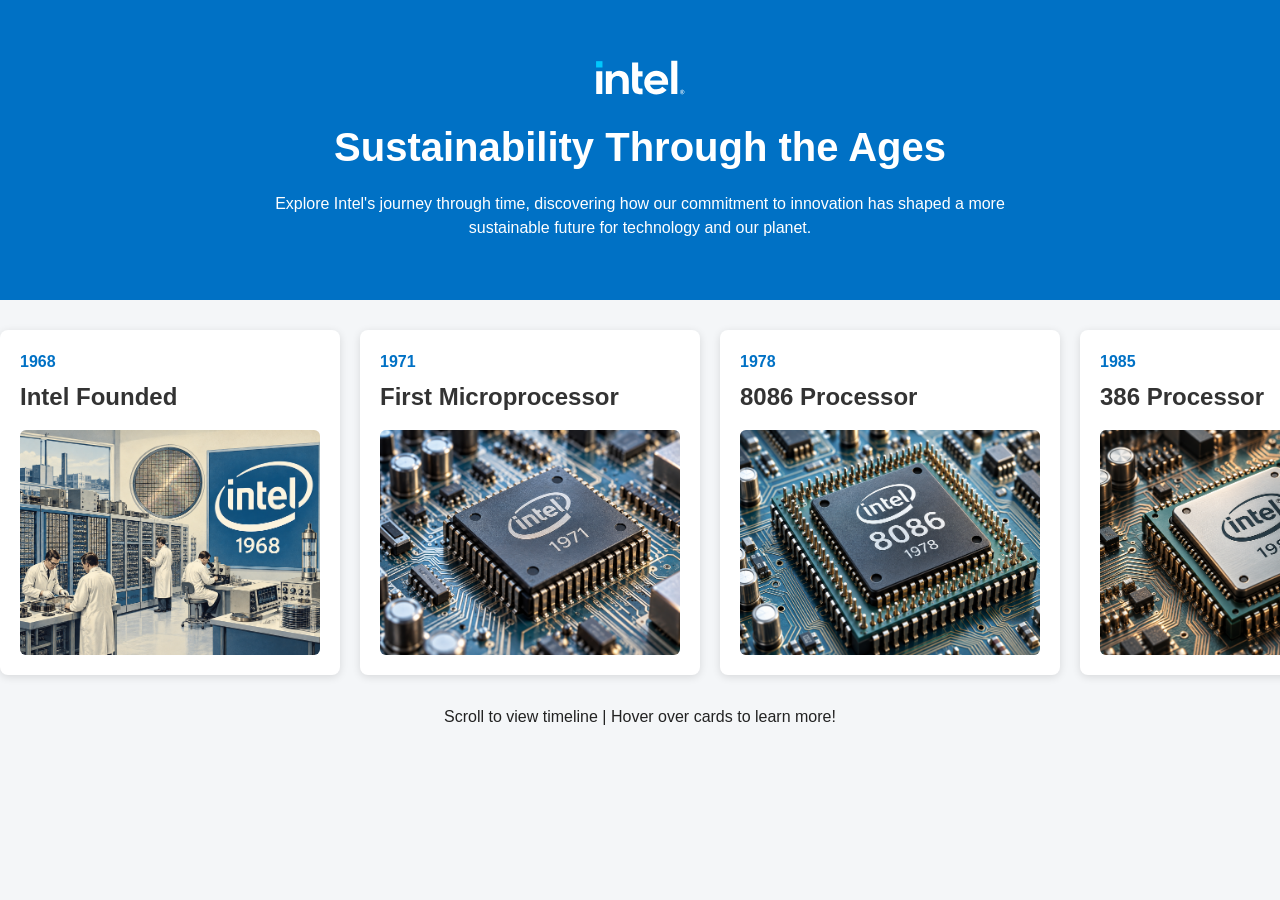
==== index.html @ 9755897f "Initial commit" ====
<!DOCTYPE html>
<html lang="en">
<head>
  <meta charset="UTF-8">
  <meta name="viewport" content="width=device-width, initial-scale=1.0">
  <title>Intel: Sustainability Through the Ages</title>
  <link rel="stylesheet" href="style.css" />
</head>
<body>
  <!-- Header / Hero Section -->
  <header class="hero">
    <div class="hero-content">
      <img
        class="intel-logo"
        src="img/intel-header-logo.svg"
        alt="Intel logo"
      />
      <h1>Sustainability Through the Ages</h1>
      <p>
        Explore Intel's journey through time, discovering how our commitment
        to innovation has shaped a more sustainable future for technology
        and our planet.
      </p>
    </div>
  </header>

  <main>
    <!-- Timeline Section -->
    <section class="timeline">
      <!-- Card 1: 1968 -->
      <article class="timeline-card">
        <p class="year">1968</p>
        <h2 class="card-title">Intel Founded</h2>
        <img
          class="card-image"
          src="img/img1.png"
          alt="Illustration of an early Intel semiconductor laboratory in 1968"
        />
        <p class="card-description">
          Robert Noyce and Gordon Moore rename the newly formed company
          NM Electronics to Intel Corporation, laying the foundation for
          decades of technological innovation.
        </p>
      </article>

      <!-- Card 2: 1971 -->
      <article class="timeline-card">
        <p class="year">1971</p>
        <h2 class="card-title">First Microprocessor</h2>
        <img
          class="card-image"
          src="img/img2.png"
          alt="Illustration of an early Intel microprocessor representing 1971"
        />
        <p class="card-description">
          Intel debuts the 4004, the world's first commercial microprocessor,
          igniting the microprocessor revolution and propelling the future
          of computing devices.
        </p>
      </article>

      <!-- Card 3: 1978 -->
      <article class="timeline-card">
        <p class="year">1978</p>
        <h2 class="card-title">8086 Processor</h2>
        <img
          class="card-image"
          src="img/img3.png"
          alt="Illustration of the Intel 8086 processor representing 1978"
        />
        <p class="card-description">
          Launch of the 8086 processor, establishing the x86 architecture
          that drives countless PCs and servers in the modern era.
        </p>
      </article>

      <!-- Card 4: 1985 -->
      <article class="timeline-card">
        <p class="year">1985</p>
        <h2 class="card-title">386 Processor</h2>
        <img
          class="card-image"
          src="img/img4.png"
          alt="Illustration of an Intel processor representing 1985"
        />
        <p class="card-description">
          Intel introduces the 386 processor with 32-bit architecture,
          ushering in a new era of performance and multitasking for
          personal computers.
        </p>
      </article>

      <!-- Card 5: 2006 -->
      <article class="timeline-card">
        <p class="year">2006</p>
        <h2 class="card-title">Peak GHG Emissions</h2>
        <img
          class="card-image"
          src="img/img5.png"
          alt="Intel manufacturing facility representing peak greenhouse gas emissions in 2006"
        />
        <p class="card-description">
          This year marks Intel's highest annual greenhouse gas emissions
          for operations. Over subsequent years, Intel invests heavily in
          chemical abatement, renewable energy, and energy-efficient
          manufacturing to reverse this trend.
        </p>
      </article>

      <!-- Card 6: 2020 -->
      <article class="timeline-card">
        <p class="year">2020</p>
        <h2 class="card-title">RISE Strategy</h2>
        <img
          class="card-image"
          src="img/img6.png"
          alt="Intel sustainability team representing the RISE strategy in 2020"
        />
        <p class="card-description">
          Intel launches its RISE (Responsible, Inclusive, Sustainable,
          Enabling) strategy and 2030 goals, aiming to drive industry-wide
          progress on climate action, water stewardship, and waste reduction.
        </p>
      </article>

      <!-- Card 7: 2022 -->
      <article class="timeline-card">
        <p class="year">2022</p>
        <h2 class="card-title">Net-Zero By 2040</h2>
        <img
          class="card-image"
          src="img/img7.png"
          alt="Intel facility using renewable energy representing the net-zero 2040 commitment"
        />
        <p class="card-description">
          Intel announces its commitment to achieve net-zero greenhouse
          gas emissions (Scope 1 and 2) across its global operations
          by 2040, building on years of environmental initiatives.
        </p>
      </article>

      <!-- Card 8: 2023 -->
      <article class="timeline-card">
        <p class="year">2023</p>
        <h2 class="card-title">Renewable Electricity</h2>
        <img
          class="card-image"
          src="img/img8.png"
          alt="Intel facility with renewable electricity from solar and wind energy"
        />
        <p class="card-description">
          The company achieves 99% renewable electricity usage worldwide,
          helping to drastically lower carbon emissions and driving progress
          toward Intel's long-term sustainability goals.
        </p>
      </article>

      <!-- Card 9: 2024 -->
      <article class="timeline-card">
        <p class="year">2024</p>
        <h2 class="card-title">Sustainability Summit</h2>
        <img
          class="card-image"
          src="img/img9.png"
          alt="Intel sustainability summit with industry leaders discussing environmental goals"
        />
        <p class="card-description">
          Intel hosts its first Sustainability Summit, uniting suppliers,
          government officials, and industry leaders to collaborate on
          next-generation sustainable semiconductor manufacturing.
        </p>
      </article>
    </section>

    <p class="timeline-instructions">
      Scroll to view timeline | Hover over cards to learn more!
    </p>
  </main>
</body>
</html>
---- style.css ----
/* General */
* {
  box-sizing: border-box;
}

body {
  margin: 0;
  font-family: Arial, Helvetica, sans-serif;
  background-color: #f4f6f8;
  color: #222;
  line-height: 1.5;
}

/* Hero */
.hero {
  padding: 60px 20px;
  background-color: #0071c5;
  color: white;
  text-align: center;
}

.hero-content {
  max-width: 800px;
  margin: 0 auto;
}

.intel-logo {
  width: 90px;
  height: auto;
  margin-bottom: 15px;
}

.hero h1 {
  margin: 0 0 15px;
  font-size: 2.5rem;
  font-weight: bold;
}

.hero p {
  margin: 0;
}

/* Timeline */
.timeline {
  display: flex;
  align-items: flex-start;
  gap: 20px;
  overflow-x: auto;
  padding: 30px 20px;
  scroll-behavior: smooth;
  scroll-snap-type: x mandatory;
}

/* Cards */
.timeline-card {
  flex: 0 0 340px;
  padding: 20px;
  background-color: white;
  border-radius: 8px;
  box-shadow: 0 2px 8px rgba(0, 0, 0, 0.12);
  scroll-snap-align: start;
  transition: transform 0.3s ease, box-shadow 0.3s ease;
}

h2 {
  color: #333;
}

.year {
  color: #333;
}

/* This selector is more specific than .year, so it takes priority. */
.timeline-card .year {
  margin: 0 0 5px;
  color: #0071c5;
  font-weight: bold;
}

.card-title {
  margin: 0 0 15px;
}

.card-description {
  max-height: 0;
  margin: 0;
  opacity: 0;
  overflow: hidden;
  transition: max-height 0.3s ease, margin 0.3s ease, opacity 0.3s ease;
}

/* Images */
.card-image {
  display: block;
  width: 100%;
  height: auto;
  border-radius: 6px;
  transition: transform 0.3s ease;
}

/* Hover Effects */
.timeline-card:hover {
  transform: translateY(-5px);
  box-shadow: 0 6px 14px rgba(0, 0, 0, 0.18);
}

.timeline-card:hover .card-description {
  max-height: 300px;
  margin-top: 15px;
  opacity: 1;
}

.card-image:hover {
  transform: scale(1.05);
}

.timeline-instructions {
  margin: 0;
  padding: 0 20px 30px;
  text-align: center;
}

/* Mobile */
@media (max-width: 600px) {
  .hero {
    padding: 40px 16px;
  }

  .hero h1 {
    font-size: 2rem;
  }

  .timeline {
    flex-direction: column;
    overflow-x: visible;
    padding: 20px 16px;
    scroll-snap-type: none;
  }

  .timeline-card {
    flex: 1 1 auto;
    width: 100%;
    padding: 16px;
  }

  .card-description {
    max-height: none;
    margin-top: 15px;
    opacity: 1;
    overflow: visible;
  }

  .timeline-instructions {
    padding: 0 16px 20px;
  }
}
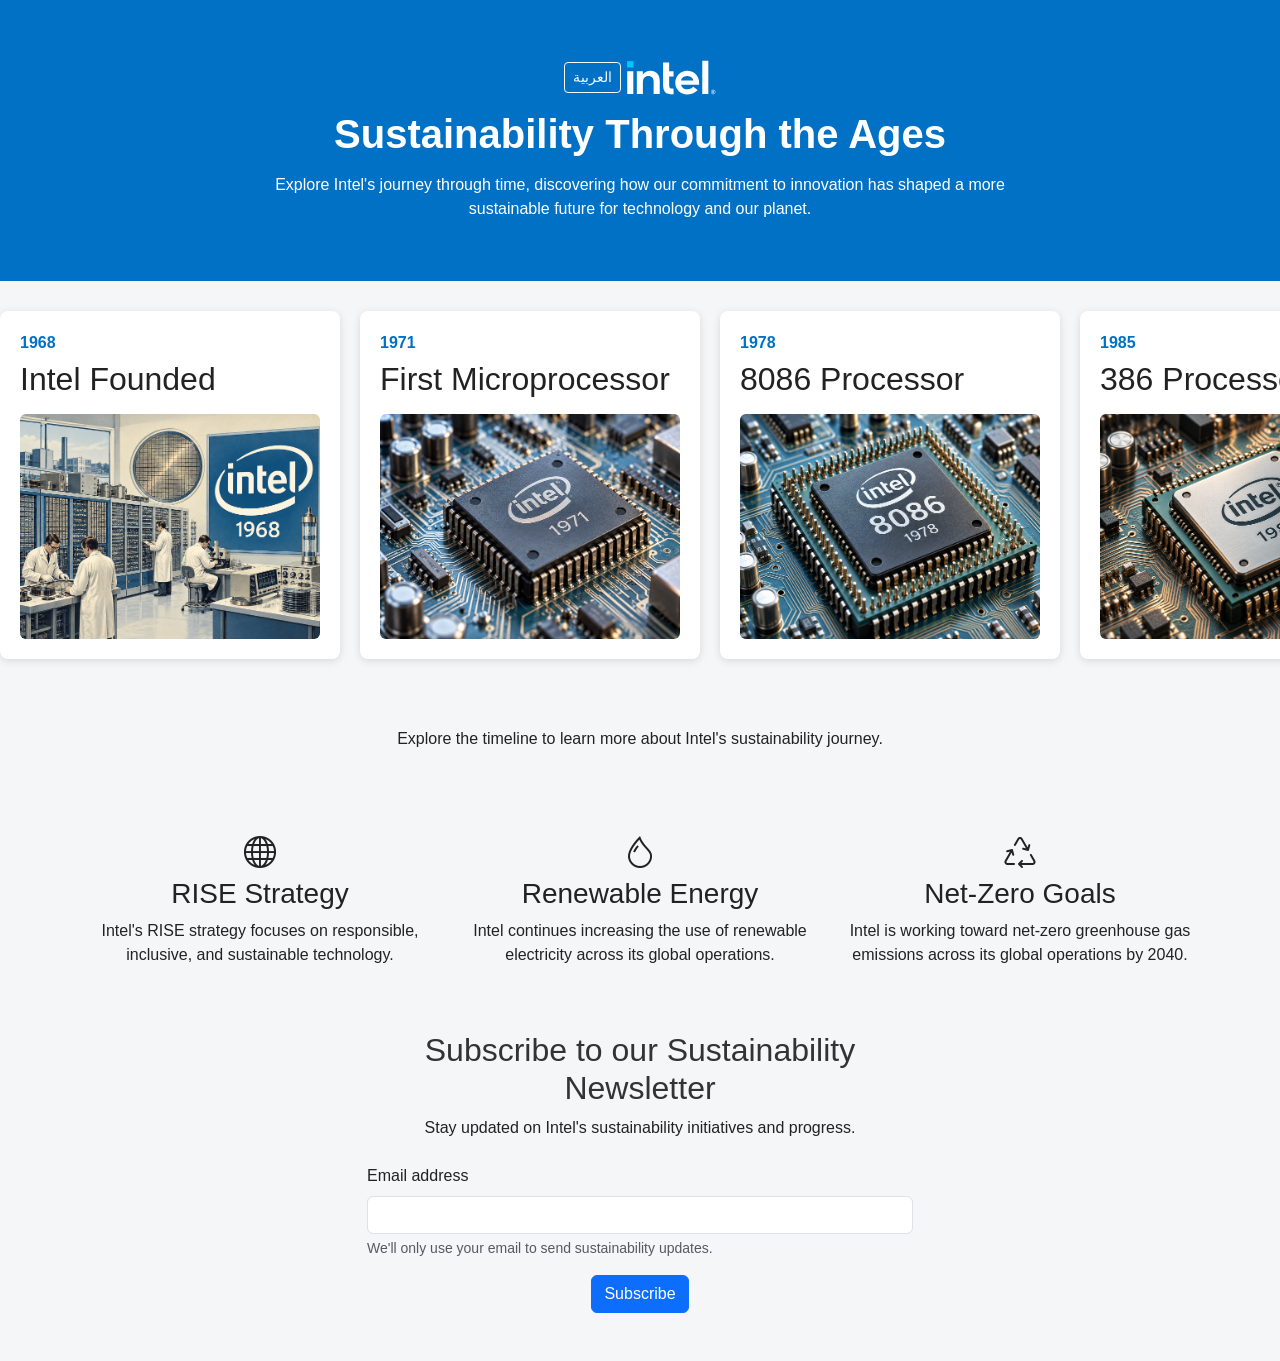
==== commit f148e5a9: "Add accessibility, RTL support, and newsletter form" ====
--- a/index.html
+++ b/index.html
@@ -1,41 +1,69 @@
 <!DOCTYPE html>
+
 <html lang="en">
+
 <head>
   <meta charset="UTF-8">
+
   <meta name="viewport" content="width=device-width, initial-scale=1.0">
+
   <title>Intel: Sustainability Through the Ages</title>
-  <link rel="stylesheet" href="style.css" />
+
+  <link
+    href="https://cdn.jsdelivr.net/npm/bootstrap@5.3.8/dist/css/bootstrap.min.css"
+    rel="stylesheet"
+  >
+
+  <link
+    rel="stylesheet"
+    href="https://cdn.jsdelivr.net/npm/bootstrap-icons@1.11.3/font/bootstrap-icons.min.css"
+  >
+
+  <link rel="stylesheet" href="style.css">
 </head>
+
 <body>
+
   <!-- Header / Hero Section -->
   <header class="hero">
     <div class="hero-content">
+
+      <a href="arabic.html" lang="ar" class="btn btn-outline-light btn-sm mb-3" aria-label="Switch to Arabic">العربية</a>
+
       <img
         class="intel-logo"
         src="img/intel-header-logo.svg"
         alt="Intel logo"
-      />
+      >
+
       <h1>Sustainability Through the Ages</h1>
+
       <p>
         Explore Intel's journey through time, discovering how our commitment
         to innovation has shaped a more sustainable future for technology
         and our planet.
       </p>
+
     </div>
   </header>
 
   <main>
+
     <!-- Timeline Section -->
     <section class="timeline">
+
       <!-- Card 1: 1968 -->
       <article class="timeline-card">
         <p class="year">1968</p>
+
         <h2 class="card-title">Intel Founded</h2>
+
         <img
           class="card-image"
           src="img/img1.png"
           alt="Illustration of an early Intel semiconductor laboratory in 1968"
-        />
+        >
+
         <p class="card-description">
           Robert Noyce and Gordon Moore rename the newly formed company
           NM Electronics to Intel Corporation, laying the foundation for
@@ -46,12 +74,15 @@
       <!-- Card 2: 1971 -->
       <article class="timeline-card">
         <p class="year">1971</p>
+
         <h2 class="card-title">First Microprocessor</h2>
+
         <img
           class="card-image"
           src="img/img2.png"
           alt="Illustration of an early Intel microprocessor representing 1971"
-        />
+        >
+
         <p class="card-description">
           Intel debuts the 4004, the world's first commercial microprocessor,
           igniting the microprocessor revolution and propelling the future
@@ -62,12 +93,15 @@
       <!-- Card 3: 1978 -->
       <article class="timeline-card">
         <p class="year">1978</p>
+
         <h2 class="card-title">8086 Processor</h2>
+
         <img
           class="card-image"
           src="img/img3.png"
           alt="Illustration of the Intel 8086 processor representing 1978"
-        />
+        >
+
         <p class="card-description">
           Launch of the 8086 processor, establishing the x86 architecture
           that drives countless PCs and servers in the modern era.
@@ -77,12 +111,15 @@
       <!-- Card 4: 1985 -->
       <article class="timeline-card">
         <p class="year">1985</p>
+
         <h2 class="card-title">386 Processor</h2>
+
         <img
           class="card-image"
           src="img/img4.png"
           alt="Illustration of an Intel processor representing 1985"
-        />
+        >
+
         <p class="card-description">
           Intel introduces the 386 processor with 32-bit architecture,
           ushering in a new era of performance and multitasking for
@@ -93,12 +130,15 @@
       <!-- Card 5: 2006 -->
       <article class="timeline-card">
         <p class="year">2006</p>
+
         <h2 class="card-title">Peak GHG Emissions</h2>
+
         <img
           class="card-image"
           src="img/img5.png"
           alt="Intel manufacturing facility representing peak greenhouse gas emissions in 2006"
-        />
+        >
+
         <p class="card-description">
           This year marks Intel's highest annual greenhouse gas emissions
           for operations. Over subsequent years, Intel invests heavily in
@@ -110,12 +150,15 @@
       <!-- Card 6: 2020 -->
       <article class="timeline-card">
         <p class="year">2020</p>
+
         <h2 class="card-title">RISE Strategy</h2>
+
         <img
           class="card-image"
           src="img/img6.png"
           alt="Intel sustainability team representing the RISE strategy in 2020"
-        />
+        >
+
         <p class="card-description">
           Intel launches its RISE (Responsible, Inclusive, Sustainable,
           Enabling) strategy and 2030 goals, aiming to drive industry-wide
@@ -126,12 +169,15 @@
       <!-- Card 7: 2022 -->
       <article class="timeline-card">
         <p class="year">2022</p>
+
         <h2 class="card-title">Net-Zero By 2040</h2>
+
         <img
           class="card-image"
           src="img/img7.png"
           alt="Intel facility using renewable energy representing the net-zero 2040 commitment"
-        />
+        >
+
         <p class="card-description">
           Intel announces its commitment to achieve net-zero greenhouse
           gas emissions (Scope 1 and 2) across its global operations
@@ -142,12 +188,15 @@
       <!-- Card 8: 2023 -->
       <article class="timeline-card">
         <p class="year">2023</p>
+
         <h2 class="card-title">Renewable Electricity</h2>
+
         <img
           class="card-image"
           src="img/img8.png"
           alt="Intel facility with renewable electricity from solar and wind energy"
-        />
+        >
+
         <p class="card-description">
           The company achieves 99% renewable electricity usage worldwide,
           helping to drastically lower carbon emissions and driving progress
@@ -158,23 +207,79 @@
       <!-- Card 9: 2024 -->
       <article class="timeline-card">
         <p class="year">2024</p>
+
         <h2 class="card-title">Sustainability Summit</h2>
+
         <img
           class="card-image"
           src="img/img9.png"
           alt="Intel sustainability summit with industry leaders discussing environmental goals"
-        />
+        >
+
         <p class="card-description">
           Intel hosts its first Sustainability Summit, uniting suppliers,
           government officials, and industry leaders to collaborate on
           next-generation sustainable semiconductor manufacturing.
         </p>
       </article>
+
     </section>
 
     <p class="timeline-instructions">
-      Scroll to view timeline | Hover over cards to learn more!
+      Explore the timeline to learn more about Intel's sustainability journey.
     </p>
+
+    <section class="container my-5">
+      <div class="row text-center">
+        <div class="col-md-4">
+          <i class="bi bi-globe fs-2 mb-3" aria-hidden="true"></i>
+          <h3>RISE Strategy</h3>
+          <p>Intel's RISE strategy focuses on responsible, inclusive, and sustainable technology.</p>
+        </div>
+        <div class="col-md-4">
+          <i class="bi bi-droplet fs-2 mb-3" aria-hidden="true"></i>
+          <h3>Renewable Energy</h3>
+          <p>Intel continues increasing the use of renewable electricity across its global operations.</p>
+        </div>
+        <div class="col-md-4">
+          <i class="bi bi-recycle fs-2 mb-3" aria-hidden="true"></i>
+          <h3>Net-Zero Goals</h3>
+          <p>Intel is working toward net-zero greenhouse gas emissions across its global operations by 2040.</p>
+        </div>
+      </div>
+    </section>
+
+    <section class="container my-5">
+      <div class="row justify-content-center">
+        <div class="col-12 col-md-8 col-lg-6 text-center">
+          <h2>Subscribe to our Sustainability Newsletter</h2>
+          <p class="mb-4">Stay updated on Intel's sustainability initiatives and progress.</p>
+
+          <form class="mx-auto" style="max-width: 600px;" aria-label="Sustainability newsletter signup form">
+            <div class="mb-3 text-start">
+              <label for="newsletter-email" class="form-label">Email address</label>
+              <input
+                type="email"
+                class="form-control"
+                id="newsletter-email"
+                name="email"
+                autocomplete="email"
+                aria-describedby="newsletter-email-help"
+                required
+              >
+              <div id="newsletter-email-help" class="form-text">
+                We'll only use your email to send sustainability updates.
+              </div>
+            </div>
+
+            <button type="submit" class="btn btn-primary">Subscribe</button>
+          </form>
+        </div>
+      </div>
+    </section>
+
   </main>
+
 </body>
-</html>
+
+</html>
